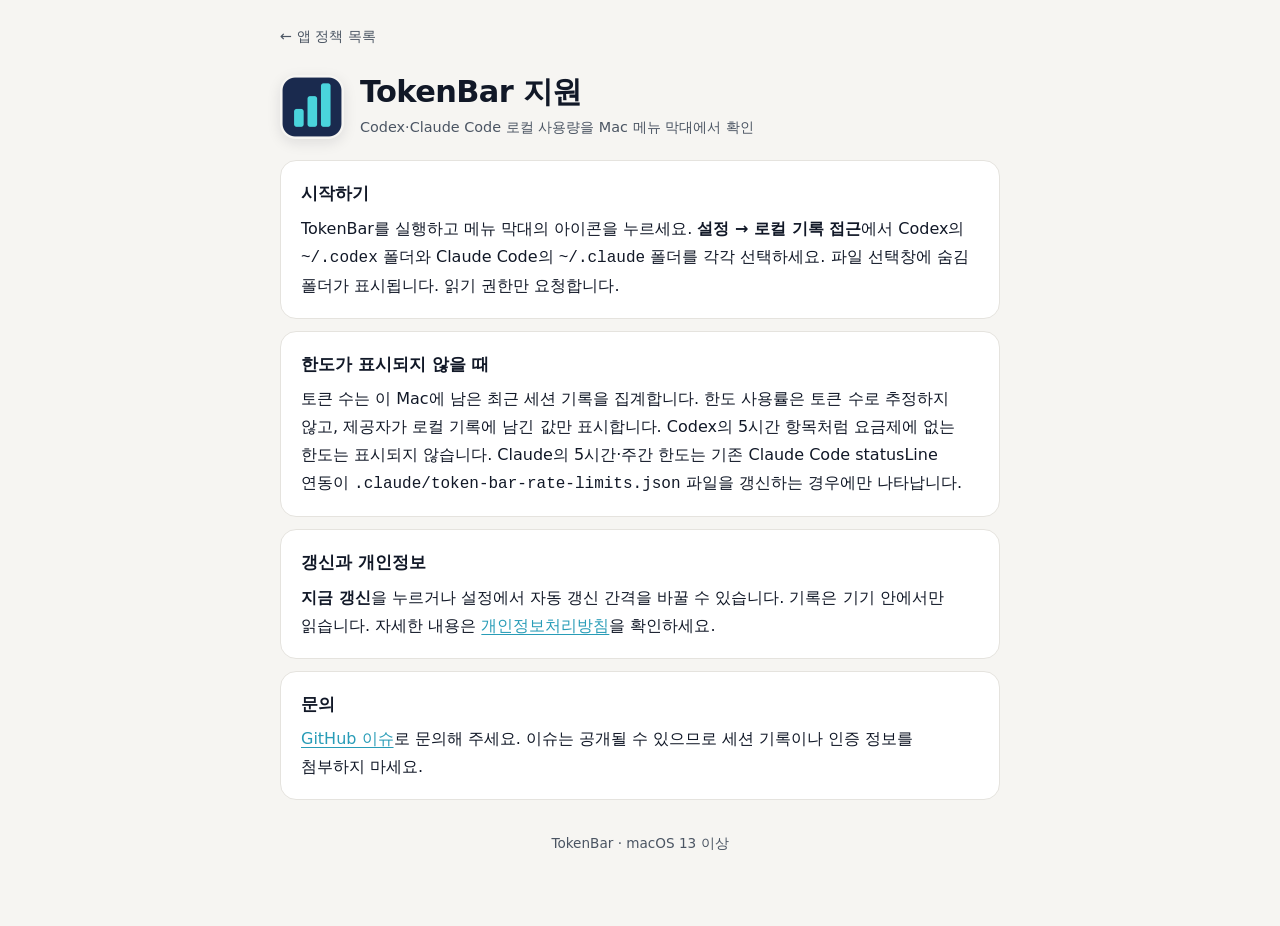
==== tokenbar/index.html @ cbc71b96 "Give TokenBar reviewers and users an accurate public privacy page The sandboxed app reads only user-" ====
<!doctype html>
<html lang="ko">
<head>
<meta charset="utf-8">
<meta name="viewport" content="width=device-width, initial-scale=1">
<title>TokenBar 지원</title>
<meta name="description" content="TokenBar macOS 메뉴 막대 앱 설정과 지원 안내">
<link rel="icon" href="icon.png">
<link rel="stylesheet" href="../assets/style.css">
<style>:root { --accent: #289cb7; --accent-wash: #e6f8fb; }</style>
</head>
<body>
<div class="wrap">
  <nav class="top"><a href="../">← 앱 정책 목록</a></nav>
  <header class="hero"><img class="mark" src="icon.png" alt="TokenBar 아이콘" width="64" height="64"><div><h1>TokenBar 지원</h1><p class="meta">Codex·Claude Code 로컬 사용량을 Mac 메뉴 막대에서 확인</p></div></header>
  <section class="card"><h2>시작하기</h2><p>TokenBar를 실행하고 메뉴 막대의 아이콘을 누르세요. <b>설정 → 로컬 기록 접근</b>에서 Codex의 <code>~/.codex</code> 폴더와 Claude Code의 <code>~/.claude</code> 폴더를 각각 선택하세요. 파일 선택창에 숨김 폴더가 표시됩니다. 읽기 권한만 요청합니다.</p></section>
  <section class="card"><h2>한도가 표시되지 않을 때</h2><p>토큰 수는 이 Mac에 남은 최근 세션 기록을 집계합니다. 한도 사용률은 토큰 수로 추정하지 않고, 제공자가 로컬 기록에 남긴 값만 표시합니다. Codex의 5시간 항목처럼 요금제에 없는 한도는 표시되지 않습니다. Claude의 5시간·주간 한도는 기존 Claude Code statusLine 연동이 <code>.claude/token-bar-rate-limits.json</code> 파일을 갱신하는 경우에만 나타납니다.</p></section>
  <section class="card"><h2>갱신과 개인정보</h2><p><b>지금 갱신</b>을 누르거나 설정에서 자동 갱신 간격을 바꿀 수 있습니다. 기록은 기기 안에서만 읽습니다. 자세한 내용은 <a href="privacy.html">개인정보처리방침</a>을 확인하세요.</p></section>
  <section class="card"><h2>문의</h2><p><a href="https://github.com/s10cho/app-policies/issues/new">GitHub 이슈</a>로 문의해 주세요. 이슈는 공개될 수 있으므로 세션 기록이나 인증 정보를 첨부하지 마세요.</p></section>
  <footer>TokenBar · macOS 13 이상</footer>
</div>
</body>
</html>
---- assets/style.css ----
/* 앱 정책 페이지 공통 스타일.
   - 라이트 모드 고정: 스토어 심사자·이용자가 어떤 환경에서 열어도 같은 화면
   - 시스템 글꼴, 외부 요청 0 (정책 페이지 자체가 추적하지 않는다)
   - 앱별 색은 페이지의 --accent 한 가지로만 */
:root {
  color-scheme: light;
  --bg: #F6F5F2;
  --paper: #FFFFFF;
  --ink: #111827;
  --ink-soft: #4B5563;
  --line: #E5E3DE;
  --accent: #6E6CF0;
  --accent-wash: #EEEEFD;
}
* { box-sizing: border-box; }
html { -webkit-text-size-adjust: 100%; }
body {
  margin: 0;
  padding: 0 16px 72px;
  background: var(--bg);
  color: var(--ink);
  font: 16px/1.75 -apple-system, BlinkMacSystemFont, 'Apple SD Gothic Neo', 'Malgun Gothic', system-ui, sans-serif;
  word-break: keep-all;
  overflow-wrap: anywhere;
}
::selection { background: var(--accent-wash); }
a { color: var(--accent); text-underline-offset: 3px; }
a:focus-visible { outline: 2px solid var(--accent); outline-offset: 3px; border-radius: 4px; }
.wrap { max-width: 720px; margin-inline: auto; }

.top { padding: 24px 0 0; font-size: 0.9rem; }
.top a { color: var(--ink-soft); text-decoration: none; }
.top a:hover { color: var(--ink); }

header.hero { display: flex; align-items: center; gap: 16px; margin: 24px 0 20px; }
.mark { width: 64px; height: 64px; flex: none; border-radius: 16px; box-shadow: 0 4px 14px rgba(17, 24, 39, 0.10); }
.hero h1 { font-size: clamp(1.5rem, 5vw, 1.9rem); line-height: 1.25; margin: 0 0 4px; letter-spacing: -0.02em; }
.hero .meta { color: var(--ink-soft); font-size: 0.9rem; margin: 0; }

.lead { background: var(--accent-wash); border-radius: 16px; padding: 16px 18px; margin: 0 0 14px; }
.chips { display: flex; flex-wrap: wrap; gap: 8px; margin: 0 0 28px; padding: 0; list-style: none; }
.chips li { font-size: 0.85rem; font-weight: 600; background: var(--paper); border: 1px solid var(--line); border-radius: 999px; padding: 4px 12px; }

section.card { background: var(--paper); border: 1px solid var(--line); border-radius: 16px; padding: 18px 20px; margin: 0 0 12px; }
section.card h2 { font-size: 1.05rem; margin: 0 0 6px; display: flex; gap: 10px; align-items: baseline; }
section.card h2 .n { color: var(--accent); font-variant-numeric: tabular-nums; }
section.card p, section.card ul { margin: 0 0 8px; }
section.card p:last-child, section.card ul:last-child { margin-bottom: 0; }
section.card ul { padding-left: 1.1em; }
section.card li + li { margin-top: 4px; }
.note { background: var(--bg); border-radius: 12px; padding: 10px 14px; color: var(--ink-soft); }

hr.lang { border: 0; border-top: 1px solid var(--line); margin: 40px 0 8px; }
footer { color: var(--ink-soft); font-size: 0.85rem; margin-top: 32px; text-align: center; }

/* 앱 목록 (index) */
ul.apps { list-style: none; padding: 0; margin: 24px 0; }
ul.apps li a { display: flex; align-items: center; gap: 14px; background: var(--paper); border: 1px solid var(--line); border-radius: 16px; padding: 14px 16px; margin-bottom: 10px; color: var(--ink); text-decoration: none; min-height: 48px; }
ul.apps li a:hover { border-color: var(--ink-soft); }
ul.apps img { width: 44px; height: 44px; border-radius: 11px; }
ul.apps .name { font-weight: 600; }
ul.apps .sub { color: var(--ink-soft); font-size: 0.88rem; display: block; }
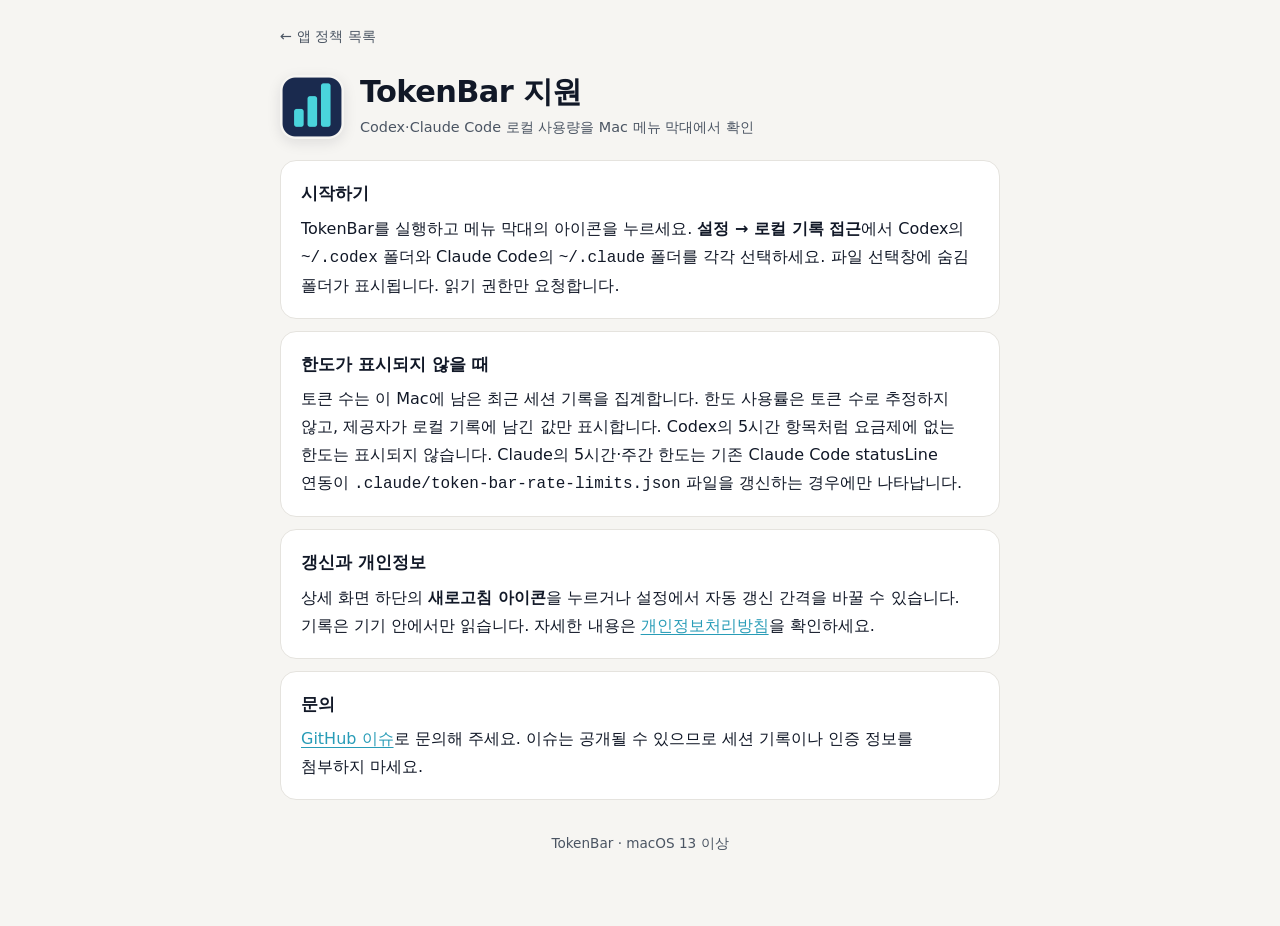
==== commit b76f3079: "Keep TokenBar support instructions aligned with the current refresh control The manual refresh actio" ====
--- a/tokenbar/index.html
+++ b/tokenbar/index.html
@@ -15,7 +15,7 @@
   <header class="hero"><img class="mark" src="icon.png" alt="TokenBar 아이콘" width="64" height="64"><div><h1>TokenBar 지원</h1><p class="meta">Codex·Claude Code 로컬 사용량을 Mac 메뉴 막대에서 확인</p></div></header>
   <section class="card"><h2>시작하기</h2><p>TokenBar를 실행하고 메뉴 막대의 아이콘을 누르세요. <b>설정 → 로컬 기록 접근</b>에서 Codex의 <code>~/.codex</code> 폴더와 Claude Code의 <code>~/.claude</code> 폴더를 각각 선택하세요. 파일 선택창에 숨김 폴더가 표시됩니다. 읽기 권한만 요청합니다.</p></section>
   <section class="card"><h2>한도가 표시되지 않을 때</h2><p>토큰 수는 이 Mac에 남은 최근 세션 기록을 집계합니다. 한도 사용률은 토큰 수로 추정하지 않고, 제공자가 로컬 기록에 남긴 값만 표시합니다. Codex의 5시간 항목처럼 요금제에 없는 한도는 표시되지 않습니다. Claude의 5시간·주간 한도는 기존 Claude Code statusLine 연동이 <code>.claude/token-bar-rate-limits.json</code> 파일을 갱신하는 경우에만 나타납니다.</p></section>
-  <section class="card"><h2>갱신과 개인정보</h2><p><b>지금 갱신</b>을 누르거나 설정에서 자동 갱신 간격을 바꿀 수 있습니다. 기록은 기기 안에서만 읽습니다. 자세한 내용은 <a href="privacy.html">개인정보처리방침</a>을 확인하세요.</p></section>
+  <section class="card"><h2>갱신과 개인정보</h2><p>상세 화면 하단의 <b>새로고침 아이콘</b>을 누르거나 설정에서 자동 갱신 간격을 바꿀 수 있습니다. 기록은 기기 안에서만 읽습니다. 자세한 내용은 <a href="privacy.html">개인정보처리방침</a>을 확인하세요.</p></section>
   <section class="card"><h2>문의</h2><p><a href="https://github.com/s10cho/app-policies/issues/new">GitHub 이슈</a>로 문의해 주세요. 이슈는 공개될 수 있으므로 세션 기록이나 인증 정보를 첨부하지 마세요.</p></section>
   <footer>TokenBar · macOS 13 이상</footer>
 </div>
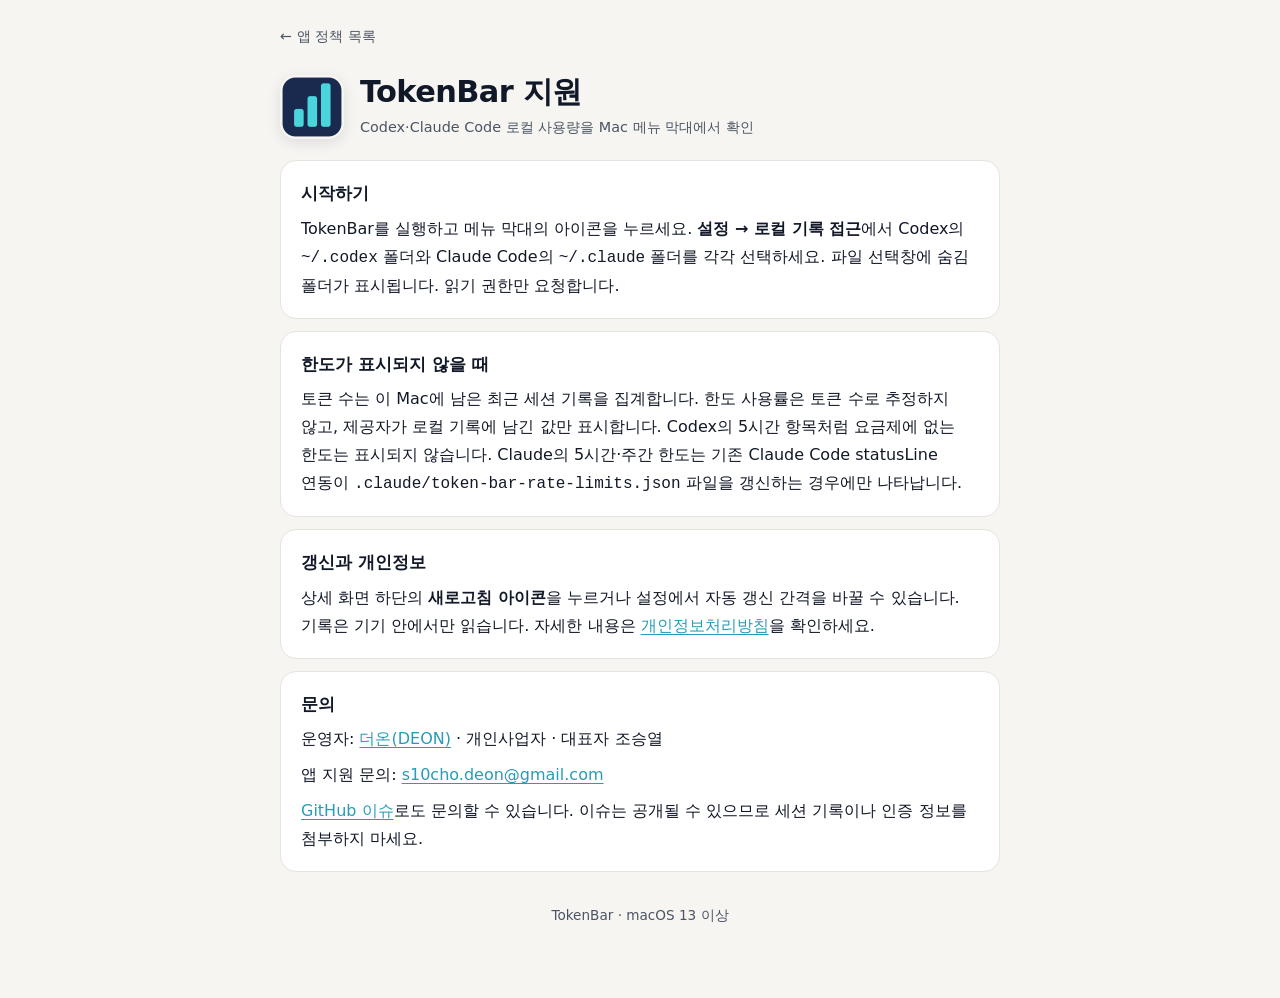
==== commit c65b538e: "Route customer inquiries to the DEON support mailbox Identify DEON as the app operator and direct cu" ====
--- a/tokenbar/index.html
+++ b/tokenbar/index.html
@@ -16,7 +16,7 @@
   <section class="card"><h2>시작하기</h2><p>TokenBar를 실행하고 메뉴 막대의 아이콘을 누르세요. <b>설정 → 로컬 기록 접근</b>에서 Codex의 <code>~/.codex</code> 폴더와 Claude Code의 <code>~/.claude</code> 폴더를 각각 선택하세요. 파일 선택창에 숨김 폴더가 표시됩니다. 읽기 권한만 요청합니다.</p></section>
   <section class="card"><h2>한도가 표시되지 않을 때</h2><p>토큰 수는 이 Mac에 남은 최근 세션 기록을 집계합니다. 한도 사용률은 토큰 수로 추정하지 않고, 제공자가 로컬 기록에 남긴 값만 표시합니다. Codex의 5시간 항목처럼 요금제에 없는 한도는 표시되지 않습니다. Claude의 5시간·주간 한도는 기존 Claude Code statusLine 연동이 <code>.claude/token-bar-rate-limits.json</code> 파일을 갱신하는 경우에만 나타납니다.</p></section>
   <section class="card"><h2>갱신과 개인정보</h2><p>상세 화면 하단의 <b>새로고침 아이콘</b>을 누르거나 설정에서 자동 갱신 간격을 바꿀 수 있습니다. 기록은 기기 안에서만 읽습니다. 자세한 내용은 <a href="privacy.html">개인정보처리방침</a>을 확인하세요.</p></section>
-  <section class="card"><h2>문의</h2><p><a href="https://github.com/s10cho/app-policies/issues/new">GitHub 이슈</a>로 문의해 주세요. 이슈는 공개될 수 있으므로 세션 기록이나 인증 정보를 첨부하지 마세요.</p></section>
+  <section class="card"><h2>문의</h2><p>운영자: <a href="https://s10cho.github.io/deon/">더온(DEON)</a> · 개인사업자 · 대표자 조승열</p><p>앱 지원 문의: <a href="mailto:s10cho.deon@gmail.com">s10cho.deon@gmail.com</a></p><p><a href="https://github.com/s10cho/app-policies/issues/new">GitHub 이슈</a>로도 문의할 수 있습니다. 이슈는 공개될 수 있으므로 세션 기록이나 인증 정보를 첨부하지 마세요.</p></section>
   <footer>TokenBar · macOS 13 이상</footer>
 </div>
 </body>
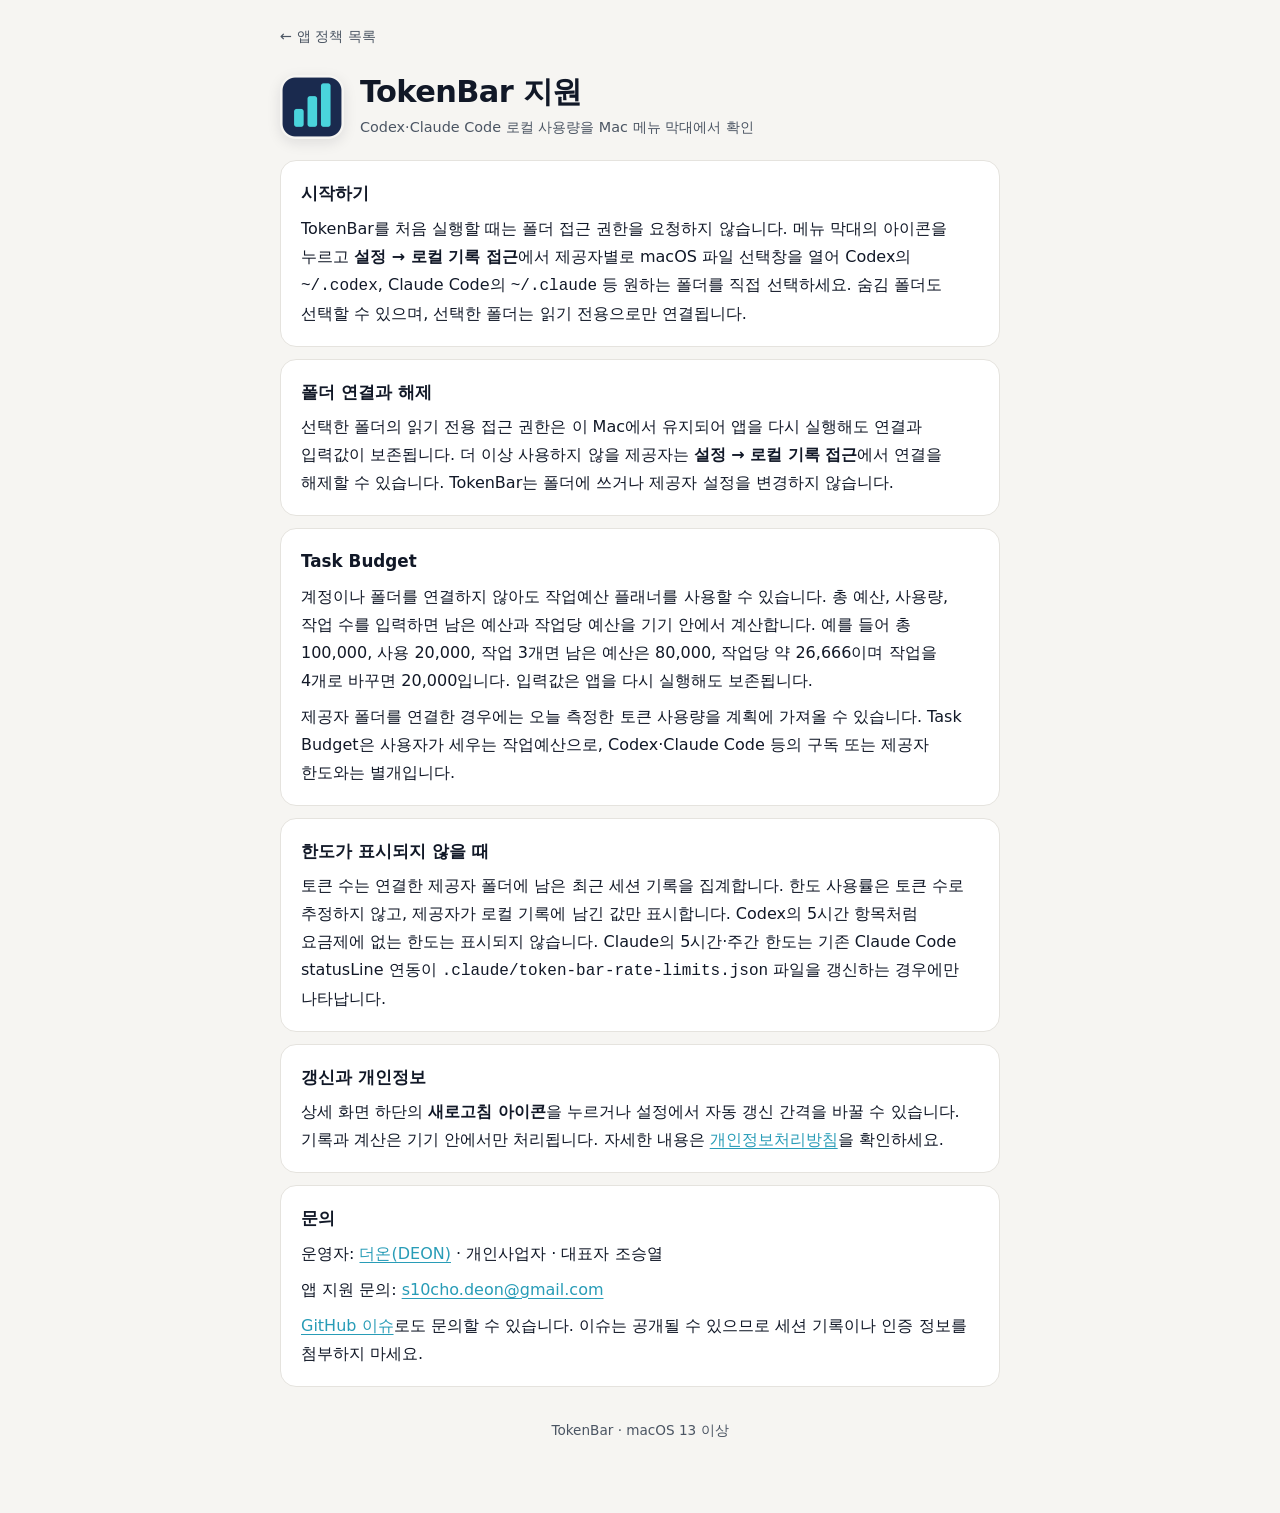
==== commit c1f6a91d: "Document TokenBar build 14 folder connections and Task Budget" ====
--- a/tokenbar/index.html
+++ b/tokenbar/index.html
@@ -13,9 +13,11 @@
 <div class="wrap">
   <nav class="top"><a href="../">← 앱 정책 목록</a></nav>
   <header class="hero"><img class="mark" src="icon.png" alt="TokenBar 아이콘" width="64" height="64"><div><h1>TokenBar 지원</h1><p class="meta">Codex·Claude Code 로컬 사용량을 Mac 메뉴 막대에서 확인</p></div></header>
-  <section class="card"><h2>시작하기</h2><p>TokenBar를 실행하고 메뉴 막대의 아이콘을 누르세요. <b>설정 → 로컬 기록 접근</b>에서 Codex의 <code>~/.codex</code> 폴더와 Claude Code의 <code>~/.claude</code> 폴더를 각각 선택하세요. 파일 선택창에 숨김 폴더가 표시됩니다. 읽기 권한만 요청합니다.</p></section>
-  <section class="card"><h2>한도가 표시되지 않을 때</h2><p>토큰 수는 이 Mac에 남은 최근 세션 기록을 집계합니다. 한도 사용률은 토큰 수로 추정하지 않고, 제공자가 로컬 기록에 남긴 값만 표시합니다. Codex의 5시간 항목처럼 요금제에 없는 한도는 표시되지 않습니다. Claude의 5시간·주간 한도는 기존 Claude Code statusLine 연동이 <code>.claude/token-bar-rate-limits.json</code> 파일을 갱신하는 경우에만 나타납니다.</p></section>
-  <section class="card"><h2>갱신과 개인정보</h2><p>상세 화면 하단의 <b>새로고침 아이콘</b>을 누르거나 설정에서 자동 갱신 간격을 바꿀 수 있습니다. 기록은 기기 안에서만 읽습니다. 자세한 내용은 <a href="privacy.html">개인정보처리방침</a>을 확인하세요.</p></section>
+  <section class="card"><h2>시작하기</h2><p>TokenBar를 처음 실행할 때는 폴더 접근 권한을 요청하지 않습니다. 메뉴 막대의 아이콘을 누르고 <b>설정 → 로컬 기록 접근</b>에서 제공자별로 macOS 파일 선택창을 열어 Codex의 <code>~/.codex</code>, Claude Code의 <code>~/.claude</code> 등 원하는 폴더를 직접 선택하세요. 숨김 폴더도 선택할 수 있으며, 선택한 폴더는 읽기 전용으로만 연결됩니다.</p></section>
+  <section class="card"><h2>폴더 연결과 해제</h2><p>선택한 폴더의 읽기 전용 접근 권한은 이 Mac에서 유지되어 앱을 다시 실행해도 연결과 입력값이 보존됩니다. 더 이상 사용하지 않을 제공자는 <b>설정 → 로컬 기록 접근</b>에서 연결을 해제할 수 있습니다. TokenBar는 폴더에 쓰거나 제공자 설정을 변경하지 않습니다.</p></section>
+  <section class="card"><h2>Task Budget</h2><p>계정이나 폴더를 연결하지 않아도 작업예산 플래너를 사용할 수 있습니다. 총 예산, 사용량, 작업 수를 입력하면 남은 예산과 작업당 예산을 기기 안에서 계산합니다. 예를 들어 총 100,000, 사용 20,000, 작업 3개면 남은 예산은 80,000, 작업당 약 26,666이며 작업을 4개로 바꾸면 20,000입니다. 입력값은 앱을 다시 실행해도 보존됩니다.</p><p>제공자 폴더를 연결한 경우에는 오늘 측정한 토큰 사용량을 계획에 가져올 수 있습니다. Task Budget은 사용자가 세우는 작업예산으로, Codex·Claude Code 등의 구독 또는 제공자 한도와는 별개입니다.</p></section>
+  <section class="card"><h2>한도가 표시되지 않을 때</h2><p>토큰 수는 연결한 제공자 폴더에 남은 최근 세션 기록을 집계합니다. 한도 사용률은 토큰 수로 추정하지 않고, 제공자가 로컬 기록에 남긴 값만 표시합니다. Codex의 5시간 항목처럼 요금제에 없는 한도는 표시되지 않습니다. Claude의 5시간·주간 한도는 기존 Claude Code statusLine 연동이 <code>.claude/token-bar-rate-limits.json</code> 파일을 갱신하는 경우에만 나타납니다.</p></section>
+  <section class="card"><h2>갱신과 개인정보</h2><p>상세 화면 하단의 <b>새로고침 아이콘</b>을 누르거나 설정에서 자동 갱신 간격을 바꿀 수 있습니다. 기록과 계산은 기기 안에서만 처리됩니다. 자세한 내용은 <a href="privacy.html">개인정보처리방침</a>을 확인하세요.</p></section>
   <section class="card"><h2>문의</h2><p>운영자: <a href="https://s10cho.github.io/deon/">더온(DEON)</a> · 개인사업자 · 대표자 조승열</p><p>앱 지원 문의: <a href="mailto:s10cho.deon@gmail.com">s10cho.deon@gmail.com</a></p><p><a href="https://github.com/s10cho/app-policies/issues/new">GitHub 이슈</a>로도 문의할 수 있습니다. 이슈는 공개될 수 있으므로 세션 기록이나 인증 정보를 첨부하지 마세요.</p></section>
   <footer>TokenBar · macOS 13 이상</footer>
 </div>
